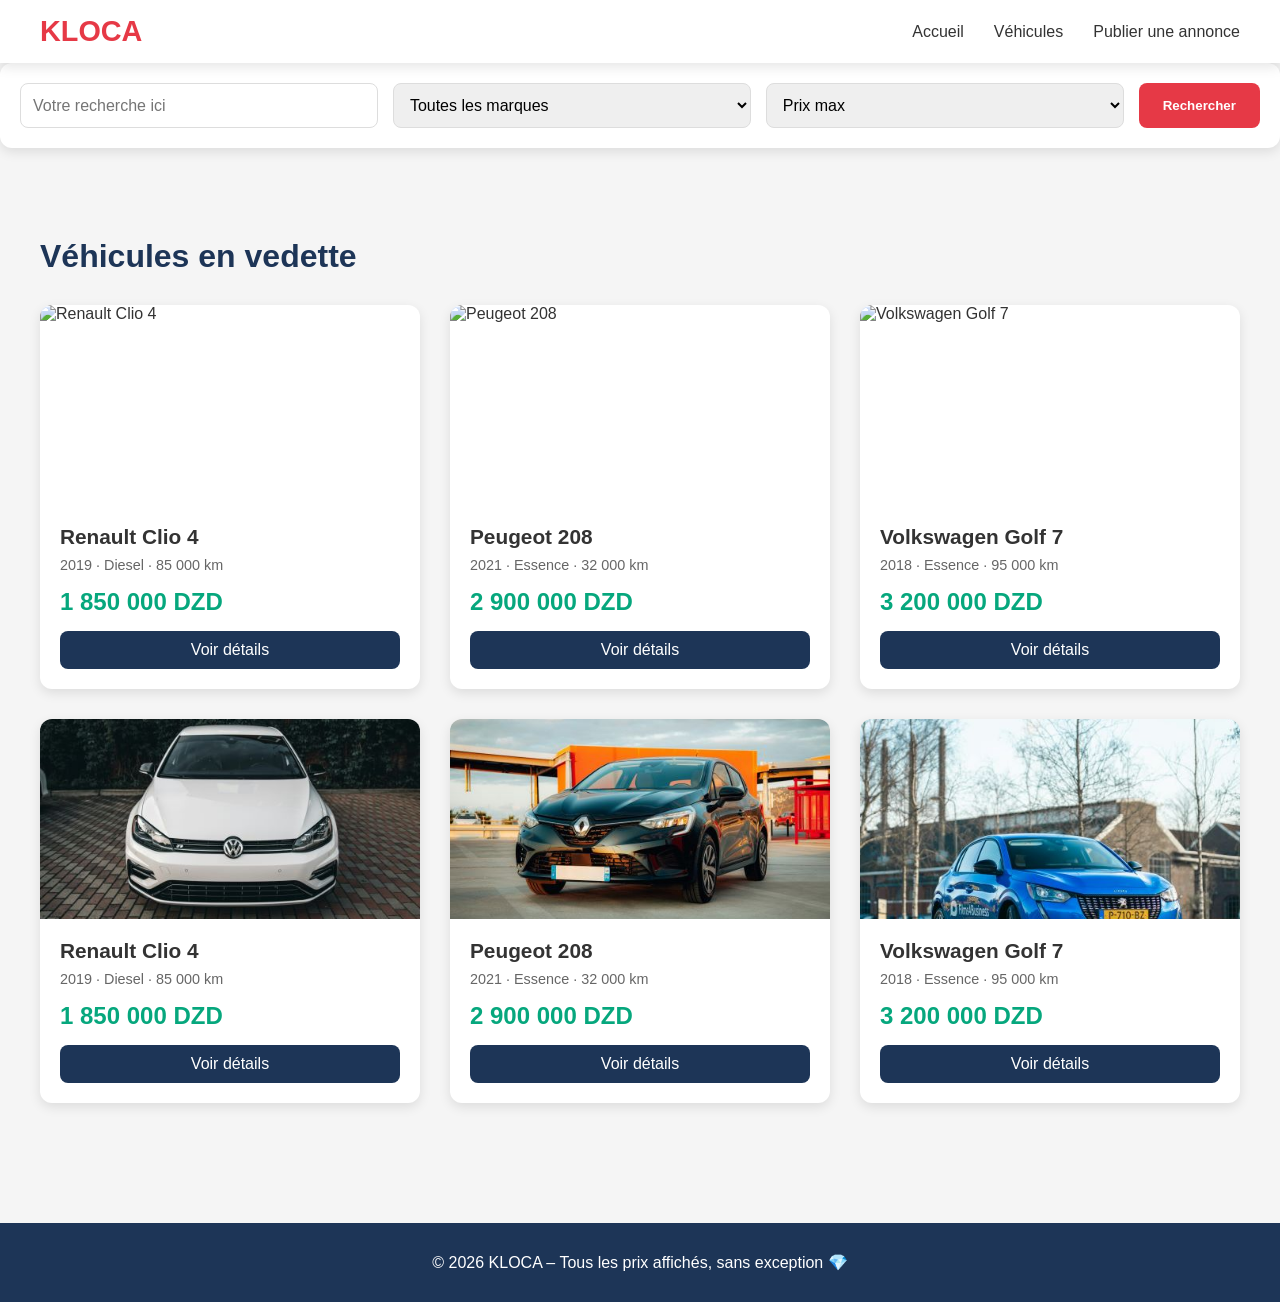
==== voitures.html @ 5174edcc "KLOCA V1: site avec vraies annonces" ====
<!DOCTYPE html>
<html lang="ar" dir="ltr" class="notranslate" translate="no">
<head>
    <meta charset="UTF-8">
    <meta name="google" content="notranslate"/>
    <meta name="viewport" content="width=device-width, initial-scale=1.0">
    <title>Annonces - Vente Achat - kloca</title>
    <link rel="stylesheet" href="css/style.css">
</head>
<body>
    <header >
       <div class="logo">KLOCA</div> 
             
        <!--Navigation principal-->
        <nav>
                <a href="index.html" >Accueil</a>
                <a href="voitures.html">Véhicules</a>
                <a href="publier.html">Publier une annonce</a>
        </nav>                
    </header>
    <body>
         <div class="barre-recherche">
            <input type="text" placeholder="Votre recherche ici">
            <select >
                <option >Toutes les marques</option>
                <option>Renault</option>
                <option>peugeot</option>
                <option>Volkswagen</option>
                <option>Mercedes</option>
                <option>Bmw</option>
                <option>Porshe</option>
            </select>
            <select>
                <option>Prix max</option>
                <option>1 000 000 DZD</option>
                <option>2 000 000 DZD</option>
                <option>3 000 000 DZD</option>
                <option>5 000 000 DZD</option>
            </select>
             <button>Rechercher</button>
        </div>
</section>
    <!--VEHICULES EN VEDETTE-->

    <section class="vidette">
        <h2>Véhicules en vedette</h2>
       
        <div class="grille-vehicules">
            <!--Carte 1-->
           <article class="carte-vehicule">
                <img src="img/voit01.jpg" alt="Renault Clio 4">
                <div class="carte-contenu">
                    <h3>Renault Clio 4</h3>
                    <p class="specs">2019 · Diesel · 85 000 km</p>
                    <p class="prix">1 850 000 DZD</p>
                    <a href="fiche.html" class="btn-voir">Voir détails</a>
                </div>
            </article>

            <!-- Carte 2 -->
            <article class="carte-vehicule">
                <img src="img/voit02.jpg" alt="Peugeot 208">
                <div class="carte-contenu">
                    <h3>Peugeot 208</h3>
                    <p class="specs">2021 · Essence · 32 000 km</p>
                    <p class="prix">2 900 000 DZD</p>
                    <a href="fiche.html" class="btn-voir">Voir détails</a>
                </div>
            </article>

            <!-- Carte 3 -->
            <article class="carte-vehicule">
                <img src="img/voit03.jpg" alt="Volkswagen Golf 7">
                <div class="carte-contenu">
                    <h3>Volkswagen Golf 7</h3>
                    <p class="specs">2018 · Essence · 95 000 km</p>
                    <p class="prix">3 200 000 DZD</p>
                    <a href="fiche.html" class="btn-voir">Voir détails</a>
                </div>
            </article>

             <!--Carte 4-->
           <article class="carte-vehicule">
                <img src="img/voit4.jpg" alt="Renault Clio 4">
                <div class="carte-contenu">
                    <h3>Renault Clio 4</h3>
                    <p class="specs">2019 · Diesel · 85 000 km</p>
                    <p class="prix">1 850 000 DZD</p>
                    <a href="fiche.html" class="btn-voir">Voir détails</a>
                </div>
            </article>

            <!-- Carte 5 -->
            <article class="carte-vehicule">
                <img src="img/voit05.jpg" alt="Peugeot 208">
                <div class="carte-contenu">
                    <h3>Peugeot 208</h3>
                    <p class="specs">2021 · Essence · 32 000 km</p>
                    <p class="prix">2 900 000 DZD</p>
                    <a href="fiche.html" class="btn-voir">Voir détails</a>
                </div>
            </article>

            <!-- Carte 6 -->
            <article class="carte-vehicule">
                <img src="img/voit6.jpg" alt="Volkswagen Golf 7">
                <div class="carte-contenu">
                    <h3>Volkswagen Golf 7</h3>
                    <p class="specs">2018 · Essence · 95 000 km</p>
                    <p class="prix">3 200 000 DZD</p>
                    <a href="fiche.html" class="btn-voir">Voir détails</a>
                </div>
            </article>
        </div>
    </section>
     <footer>
        <p>© 2026 KLOCA – Tous les prix affichés, sans exception 💎</p>
    </footer>
    <script src="js/script.js"></script>
</body>
</html>
---- css/style.css ----
:root{
    --couleur-primaire: #E63946;
    --couleur-secondaire: #1D3557;
    --couleur-accent: #F1FAEE;
    --couleur-texte: #333;
    --couleur-prix: #06A77D;
    --ombre: 0 4px 12px rgba(0,0,0,0.1);
    --radius: 12px;
}
*{box-sizing: border-box; margin: 0; padding: 0;}
body{
    font-family: 'Segoe UI', Tahoma, Geneva, Verdana, sans-serif;
    color: var(--couleur-texte);
    background: #f5f5f5;
}
header{
  background: white;
  box-shadow: var(--ombre);
  padding: 15px 40px;
  display: flex;
  justify-content: space-between;
  align-items: center;
  position: sticky;
  top: 0;
  z-index: 100;
}
.logo{
  font-size: 1.8rem;
  font-weight: bold;
  color: var(--couleur-primaire);
}
nav{
  display: flex;
  gap: 30px;
}
nav a{
  text-decoration: none;
  color: var(--couleur-texte);
  font-weight: 500;
  transition: color 0.3s;
}
nav a:hover{
  color: var(--couleur-primaire);
}
/* HERO*/
.hero{
  background: linear-gradient(135deg, var(--couleur-secondaire), #457B9D);
  color: white;
  padding: 80px 20px;
  text-align: center;
}
.hero h1{
  font-size: 2.8rem;
  margin-bottom: 15px;
}
.hero p{
  font-size: 1.5rem;
   margin-bottom: 30px;
   opacity: 0.95;
}
.btn{
  display: inline-block;
  background: var(--couleur-primaire);
  color: white;
  padding: 14px 32px;
  border-radius: var(--radius);
  text-decoration: none;
  font-weight: bold;
  transition: transform 0.2s;
}
.btn:hover{ transform: scale(1.05);}

/* GRILLE VÉHICULES */
.vidette { padding: 60px 40px;}
.vidette h2{ 
  font-size: 2rem;
  margin-bottom: 30px;
  color: var(--couleur-secondaire);
}
.grille-vehicules {
  display: grid;
  grid-template-columns: repeat(auto-fill, minmax(300px,1fr));
  gap: 30px;
}

/* CARTE VÉHICULE */
.carte-vehicule{
  display: flex;
  flex-direction: column;
  background: white;
  border-radius: var(--radius);
  overflow: hidden;
  box-shadow: var(--ombre);
  transition: transform 0.3s, box-shadow 0.3s;
}

.carte-vehicule:hover {
  transform:  translateY(-8px);
  box-shadow:  0 12px 24px rgba(0,0,0,0.15);
}
.carte-vehicule img{
  width: 100%;
  height: 200px;
  object-fit: cover;
}
.carte-contenu{
  display: flex;
  flex-direction: column;
  flex: 1;
  padding: 20px;}
.carte-contenu h3{
  font-size: 1.3rem;
  margin-bottom: 8px;
}
.specs{
  color: #666;
  font-size: 0.9rem;
  margin-bottom: 15px;
}

/* 🔒 LE PRIX – toujours visible, toujours en évidence */
.prix{
  font-size: 1.5rem;
  font-weight: bold;
  color: var(--couleur-prix);
  margin-bottom: 15px;
}
.btn-voir{
  display: block;
  margin-top: auto;
  text-align: center;
  background: var(--couleur-secondaire);
  color: white;
  text-decoration: none;
  padding: 10px;
  border-radius: 8px;
  transition: background 0.3s;
}
.btn-voir:hover{ background: var(--couleur-primaire);}
.barre-recherche{
  background: white;
  padding: 20px;
  border-radius: var(--radius);
  box-shadow: var(--ombre);
  display: flex;
  gap: 15px;
  flex-wrap: wrap;
  margin-bottom: 30px;
}
.barre-recherche input,
.barre-recherche select{
  padding: 12px;
  border: 1px solid #ddd;
  border-radius: 8px;
  font-size: 1rem;
  flex: 1;
  min-width: 180px;
}
.barre-recherche button{
  background: var(--couleur-primaire);
  color: white;
  border: none;
  padding: 12px 24px;
  border-radius: 8px;
  cursor: pointer;
  font-weight: bold;
}

.fiche{
  display: grid;
  grid-template-columns: 1fr 1fr;
  gap: 40px;
  max-width: 1200px;
  margin: 40px auto;
  padding: 20px;
}
.fiche-images img{
  width: 100%;
  border-radius: var(--radius);
  box-shadow: var(--ombre);
}
.miniatures{
  display: flex;
  gap: 10px;
  margin-top: 15px;
}
.miniatures img{
  width: 100px;
  height: 70px;
  object-fit: cover;
  border-radius: 8px;
  cursor: pointer;
  opacity: 0.7;
  transition: opacity 0.3s;
}
.miniatures img:hover{
  opacity: 1;
}
.fiche-infos h1{
  font-size: 2.2rem;
  margin-bottom: 10px;
  color: var(--couleur-secondaire);
}
.localisation{
  color: #666;
  margin-bottom: 20px;
}

.prix-grand{
    font-size: 2.5rem;
    font-weight: bold;
    color: var(--couleur-prix);
    background: #e8f8f2;
    border-left: 5px solid var(--couleur-prix);
    padding: 15px 20px;
    border-radius: 8px;
    margin-bottom: 30px;
}
.specs-liste{
  list-style: none;
  padding: 0;
  margin-bottom: 30px;
}
.specs-liste li{
  padding: 8px 0;
  border-bottom: 1px solid #eee;
}
.specs-liste li strong{
  color: var(--couleur-secondaire);
}
.btn-contact{
  display: inline-block;
  background: var(--couleur-primaire);
  color: white;
  padding: 15px 30px;
  border: none;
  border-radius: var(--radius);
  font-size: 1.1rem;
  font-weight: bold;
  cursor: pointer;
  transition: transform 0.2s;
  margin-top: 30px;
}
.btn-contact:hover{
  transform: scale(1.05);
}
/*footer*/
footer{
  background-color: var(--couleur-secondaire);
  color: white;
  text-align: center;
  padding: 30px;
  margin-top: 60px;
}
/* RESPONSIVE */
@media (max-width: 768px) {
    header { flex-direction: column; gap: 15px; padding: 15px; }
    nav { gap: 15px; flex-wrap: wrap; justify-content: center; }
    .hero h1 { font-size: 2rem; }
    .vidette { padding: 40px 20px; }
    .fiche { grid-template-columns: 1fr; }
}
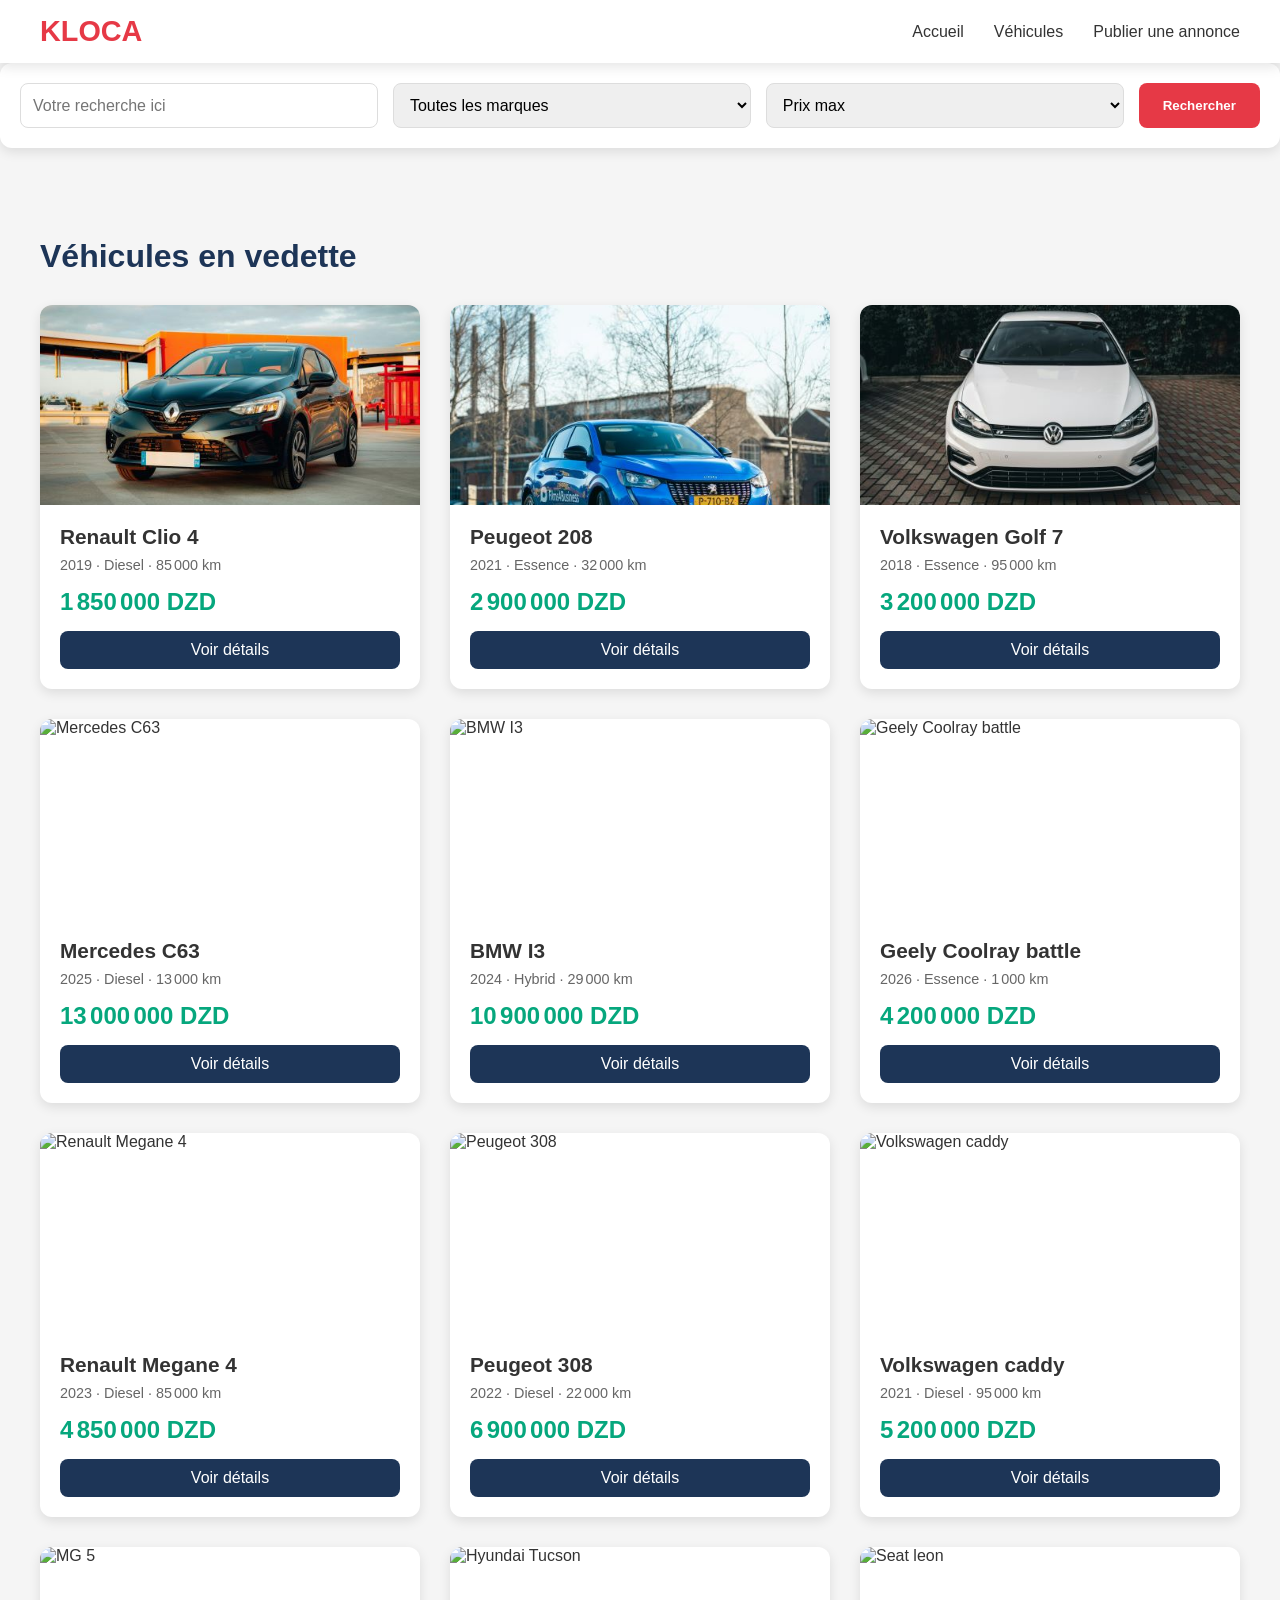
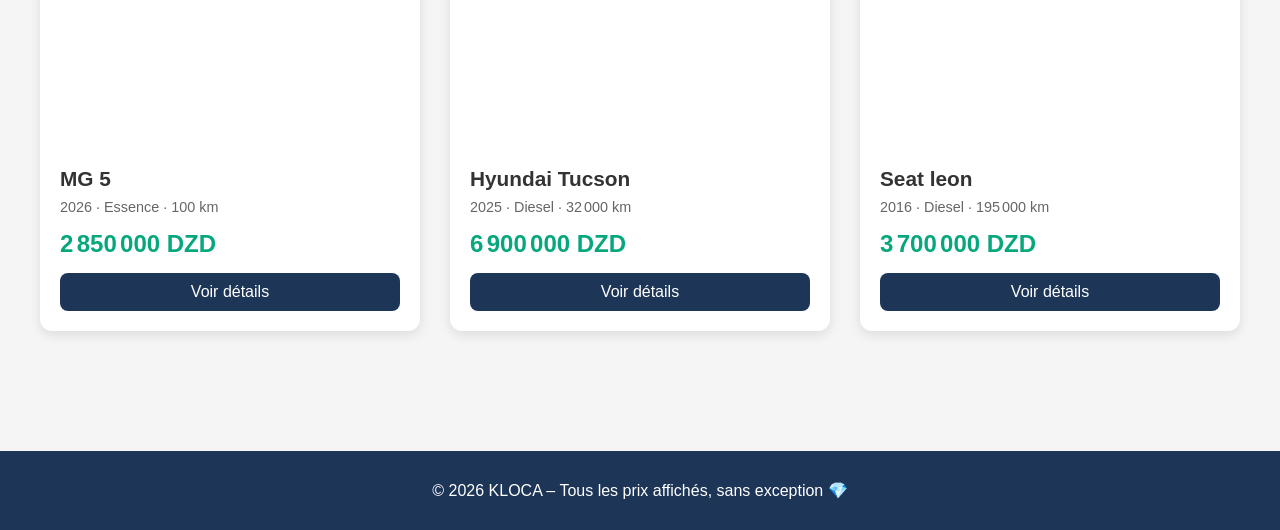
==== commit 002181a8: "Ajout des filtres de recherche JS" ====
--- a/voitures.html
+++ b/voitures.html
@@ -1,5 +1,5 @@
 <!DOCTYPE html>
-<html lang="ar" dir="ltr" class="notranslate" translate="no">
+<html lang="fr">
 <head>
     <meta charset="UTF-8">
     <meta name="google" content="notranslate"/>
@@ -18,26 +18,29 @@
                 <a href="publier.html">Publier une annonce</a>
         </nav>                
     </header>
-    <body>
+    <section class="recherche"></section>
          <div class="barre-recherche">
-            <input type="text" placeholder="Votre recherche ici">
-            <select >
-                <option >Toutes les marques</option>
-                <option>Renault</option>
-                <option>peugeot</option>
-                <option>Volkswagen</option>
-                <option>Mercedes</option>
-                <option>Bmw</option>
-                <option>Porshe</option>
+            <input type="text" placeholder="Votre recherche ici" id="recherche-texte">
+            <select id="filtre-marque">
+                <option value="">Toutes les marques</option>
+                 <option value="Renault">Renault</option>
+                 <option value="Peugeot">Peugeot</option>
+                 <option value="Volkswagen">Volkswagen</option>
+                 <option value="Mercedes">Mercedes</option>
+                 <option value="Seat">Seat</option>
+                 <option value="BMW">BMW</option>
+                 <option value="Hyundai">Hyundai</option>
+                 <option value="Geely">Geely</option>
+                 <option value="Porsche">Porsche</option>
             </select>
-            <select>
-                <option>Prix max</option>
-                <option>1 000 000 DZD</option>
-                <option>2 000 000 DZD</option>
-                <option>3 000 000 DZD</option>
-                <option>5 000 000 DZD</option>
+            <select id="filtre-prix">
+                <option value="99999999">Prix max</option>
+                <option value="1000000">1 000 000 DZD</option>
+                <option value="2000000">2 000 000 DZD</option>
+                <option value="3000000">3 000 000 DZD</option>
+                <option value="5000000">5 000 000 DZD</option>
             </select>
-             <button>Rechercher</button>
+             <button id="btn-rechercher">Rechercher</button>
         </div>
 </section>
     <!--VEHICULES EN VEDETTE-->
@@ -45,77 +48,15 @@
     <section class="vidette">
         <h2>Véhicules en vedette</h2>
        
-        <div class="grille-vehicules">
-            <!--Carte 1-->
-           <article class="carte-vehicule">
-                <img src="img/voit01.jpg" alt="Renault Clio 4">
-                <div class="carte-contenu">
-                    <h3>Renault Clio 4</h3>
-                    <p class="specs">2019 · Diesel · 85 000 km</p>
-                    <p class="prix">1 850 000 DZD</p>
-                    <a href="fiche.html" class="btn-voir">Voir détails</a>
-                </div>
-            </article>
-
-            <!-- Carte 2 -->
-            <article class="carte-vehicule">
-                <img src="img/voit02.jpg" alt="Peugeot 208">
-                <div class="carte-contenu">
-                    <h3>Peugeot 208</h3>
-                    <p class="specs">2021 · Essence · 32 000 km</p>
-                    <p class="prix">2 900 000 DZD</p>
-                    <a href="fiche.html" class="btn-voir">Voir détails</a>
-                </div>
-            </article>
-
-            <!-- Carte 3 -->
-            <article class="carte-vehicule">
-                <img src="img/voit03.jpg" alt="Volkswagen Golf 7">
-                <div class="carte-contenu">
-                    <h3>Volkswagen Golf 7</h3>
-                    <p class="specs">2018 · Essence · 95 000 km</p>
-                    <p class="prix">3 200 000 DZD</p>
-                    <a href="fiche.html" class="btn-voir">Voir détails</a>
-                </div>
-            </article>
-
-             <!--Carte 4-->
-           <article class="carte-vehicule">
-                <img src="img/voit4.jpg" alt="Renault Clio 4">
-                <div class="carte-contenu">
-                    <h3>Renault Clio 4</h3>
-                    <p class="specs">2019 · Diesel · 85 000 km</p>
-                    <p class="prix">1 850 000 DZD</p>
-                    <a href="fiche.html" class="btn-voir">Voir détails</a>
-                </div>
-            </article>
-
-            <!-- Carte 5 -->
-            <article class="carte-vehicule">
-                <img src="img/voit05.jpg" alt="Peugeot 208">
-                <div class="carte-contenu">
-                    <h3>Peugeot 208</h3>
-                    <p class="specs">2021 · Essence · 32 000 km</p>
-                    <p class="prix">2 900 000 DZD</p>
-                    <a href="fiche.html" class="btn-voir">Voir détails</a>
-                </div>
-            </article>
-
-            <!-- Carte 6 -->
-            <article class="carte-vehicule">
-                <img src="img/voit6.jpg" alt="Volkswagen Golf 7">
-                <div class="carte-contenu">
-                    <h3>Volkswagen Golf 7</h3>
-                    <p class="specs">2018 · Essence · 95 000 km</p>
-                    <p class="prix">3 200 000 DZD</p>
-                    <a href="fiche.html" class="btn-voir">Voir détails</a>
-                </div>
-            </article>
+        <div class="grille-vehicules" id="grille">
+           
         </div>
     </section>
      <footer>
         <p>© 2026 KLOCA – Tous les prix affichés, sans exception 💎</p>
     </footer>
+    <script src="js/donnees.js"></script>
     <script src="js/script.js"></script>
+    
 </body>
 </html>
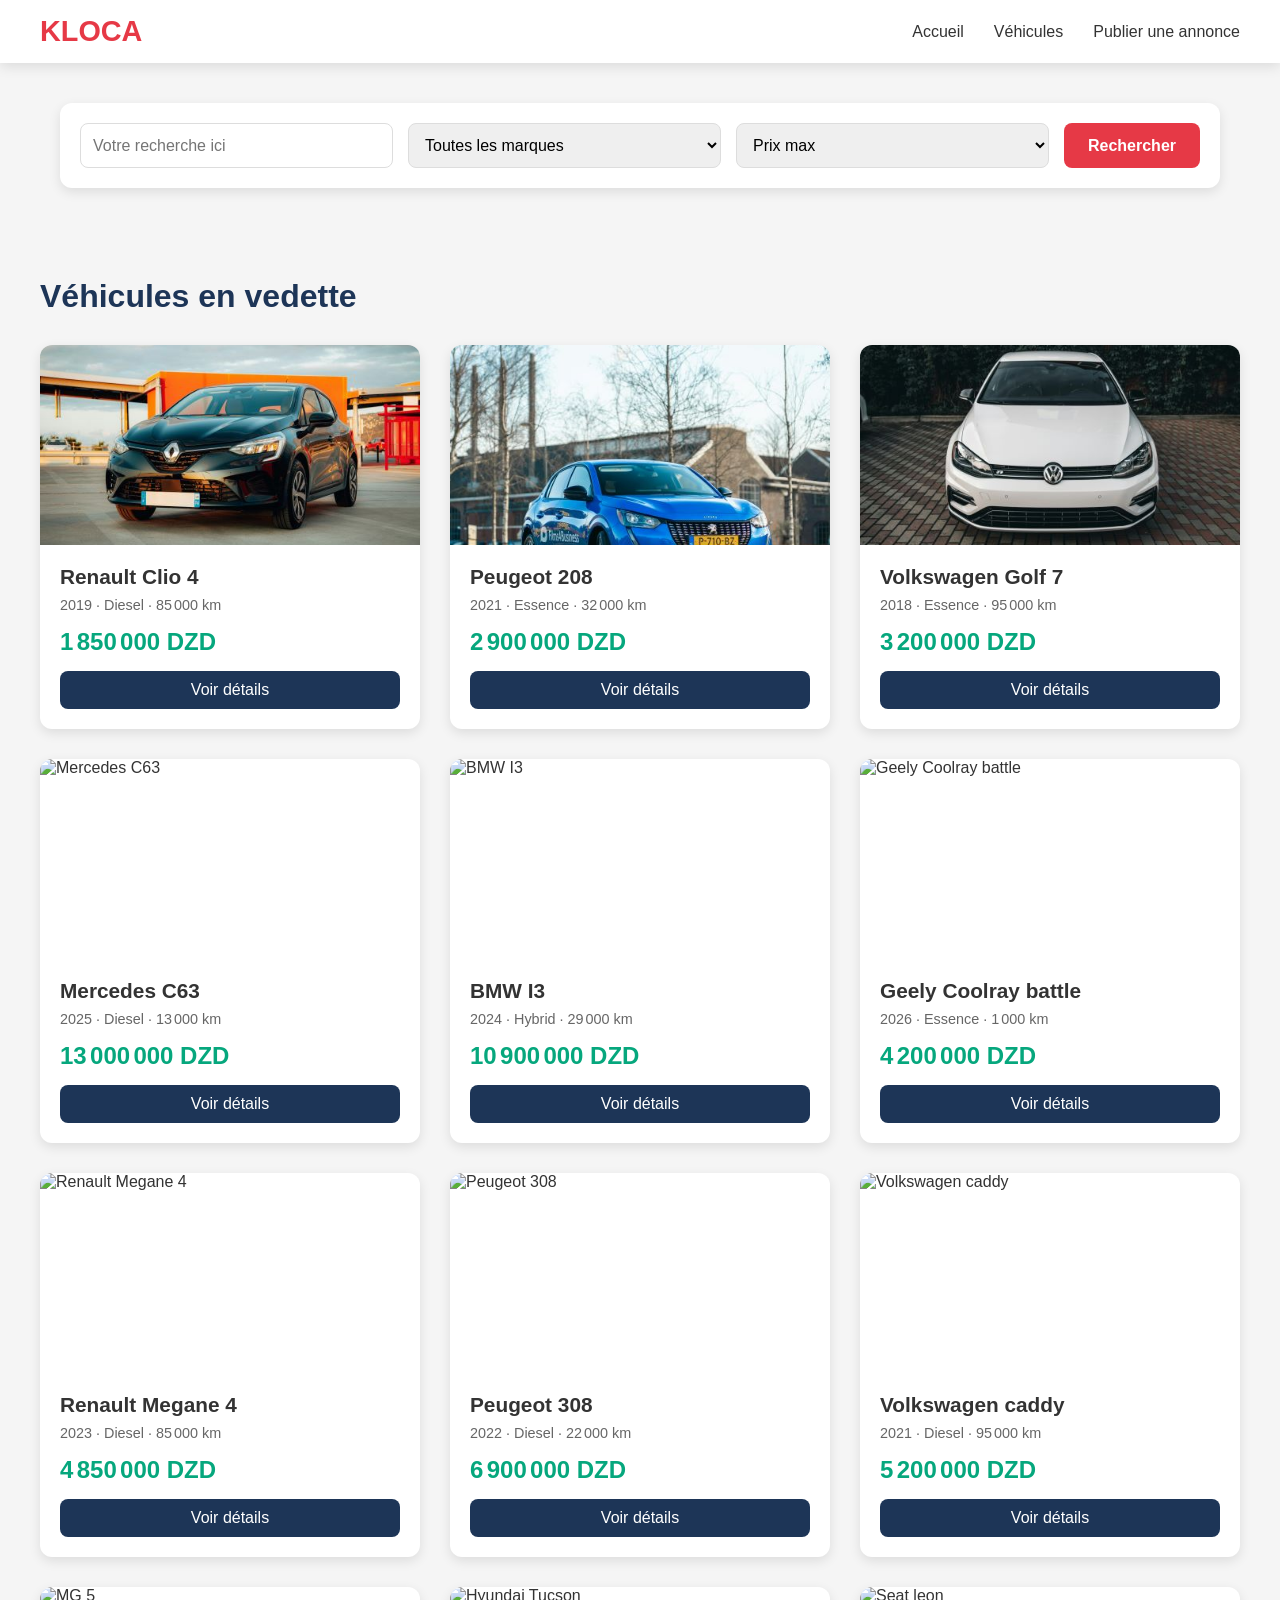
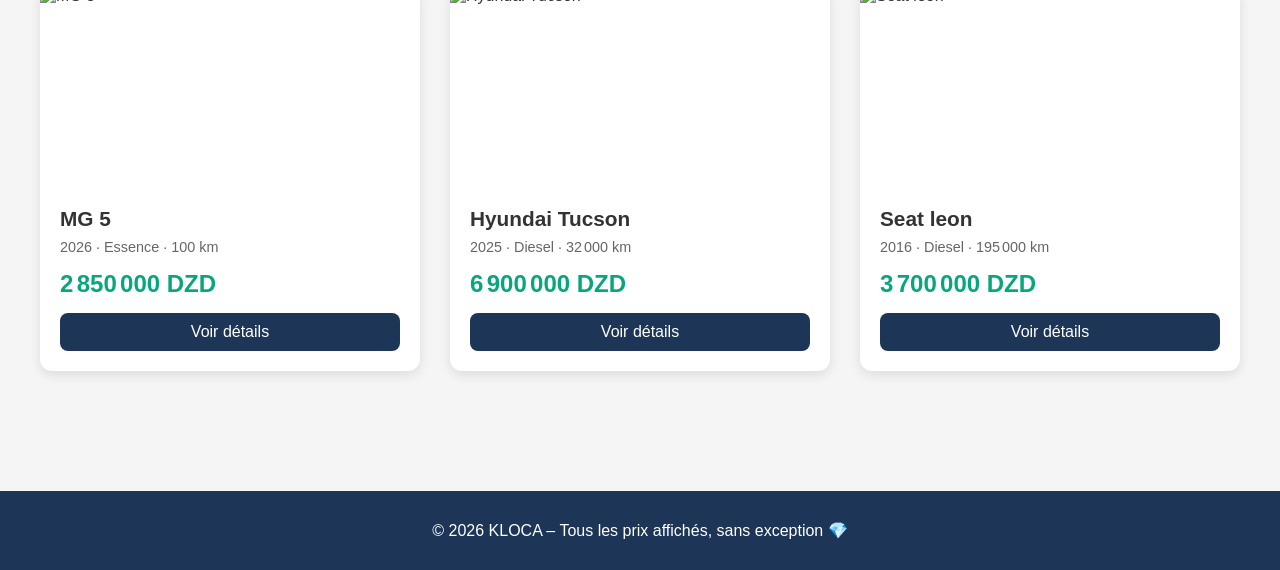
==== commit fbfdb454: "Ajout quelques filtres JS" ====
--- a/voitures.html
+++ b/voitures.html
@@ -18,7 +18,7 @@
                 <a href="publier.html">Publier une annonce</a>
         </nav>                
     </header>
-    <section class="recherche"></section>
+    <section class="recherche">
          <div class="barre-recherche">
             <input type="text" placeholder="Votre recherche ici" id="recherche-texte">
             <select id="filtre-marque">
@@ -31,6 +31,7 @@
                  <option value="BMW">BMW</option>
                  <option value="Hyundai">Hyundai</option>
                  <option value="Geely">Geely</option>
+                 <option value="MG">MG</option>
                  <option value="Porsche">Porsche</option>
             </select>
             <select id="filtre-prix">
@@ -39,6 +40,7 @@
                 <option value="2000000">2 000 000 DZD</option>
                 <option value="3000000">3 000 000 DZD</option>
                 <option value="5000000">5 000 000 DZD</option>
+                <option value="10000000">Moins de 10 000 000 DZD</option>
             </select>
              <button id="btn-rechercher">Rechercher</button>
         </div>
--- a/css/style.css
+++ b/css/style.css
@@ -156,6 +156,10 @@
   flex: 1;
   min-width: 180px;
 }
+.barre-recherche input:focus,
+.barre-recherche select:focus{
+  border-color: var(--couleur-primaire);
+}
 .barre-recherche button{
   background: var(--couleur-primaire);
   color: white;
@@ -164,8 +168,12 @@
   border-radius: 8px;
   cursor: pointer;
   font-weight: bold;
-}
-
+  font-size: 1rem;
+  transition: background 0.3s;
+}
+.barre-recherche button:hover {
+    background: var(--couleur-secondaire);
+}
 .fiche{
   display: grid;
   grid-template-columns: 1fr 1fr;
@@ -244,6 +252,12 @@
 .btn-contact:hover{
   transform: scale(1.05);
 }
+.recherche{
+  max-width: 1200px;
+  margin: 40px auto 0;
+  padding: 0 20px;
+}
+
 /*footer*/
 footer{
   background-color: var(--couleur-secondaire);
